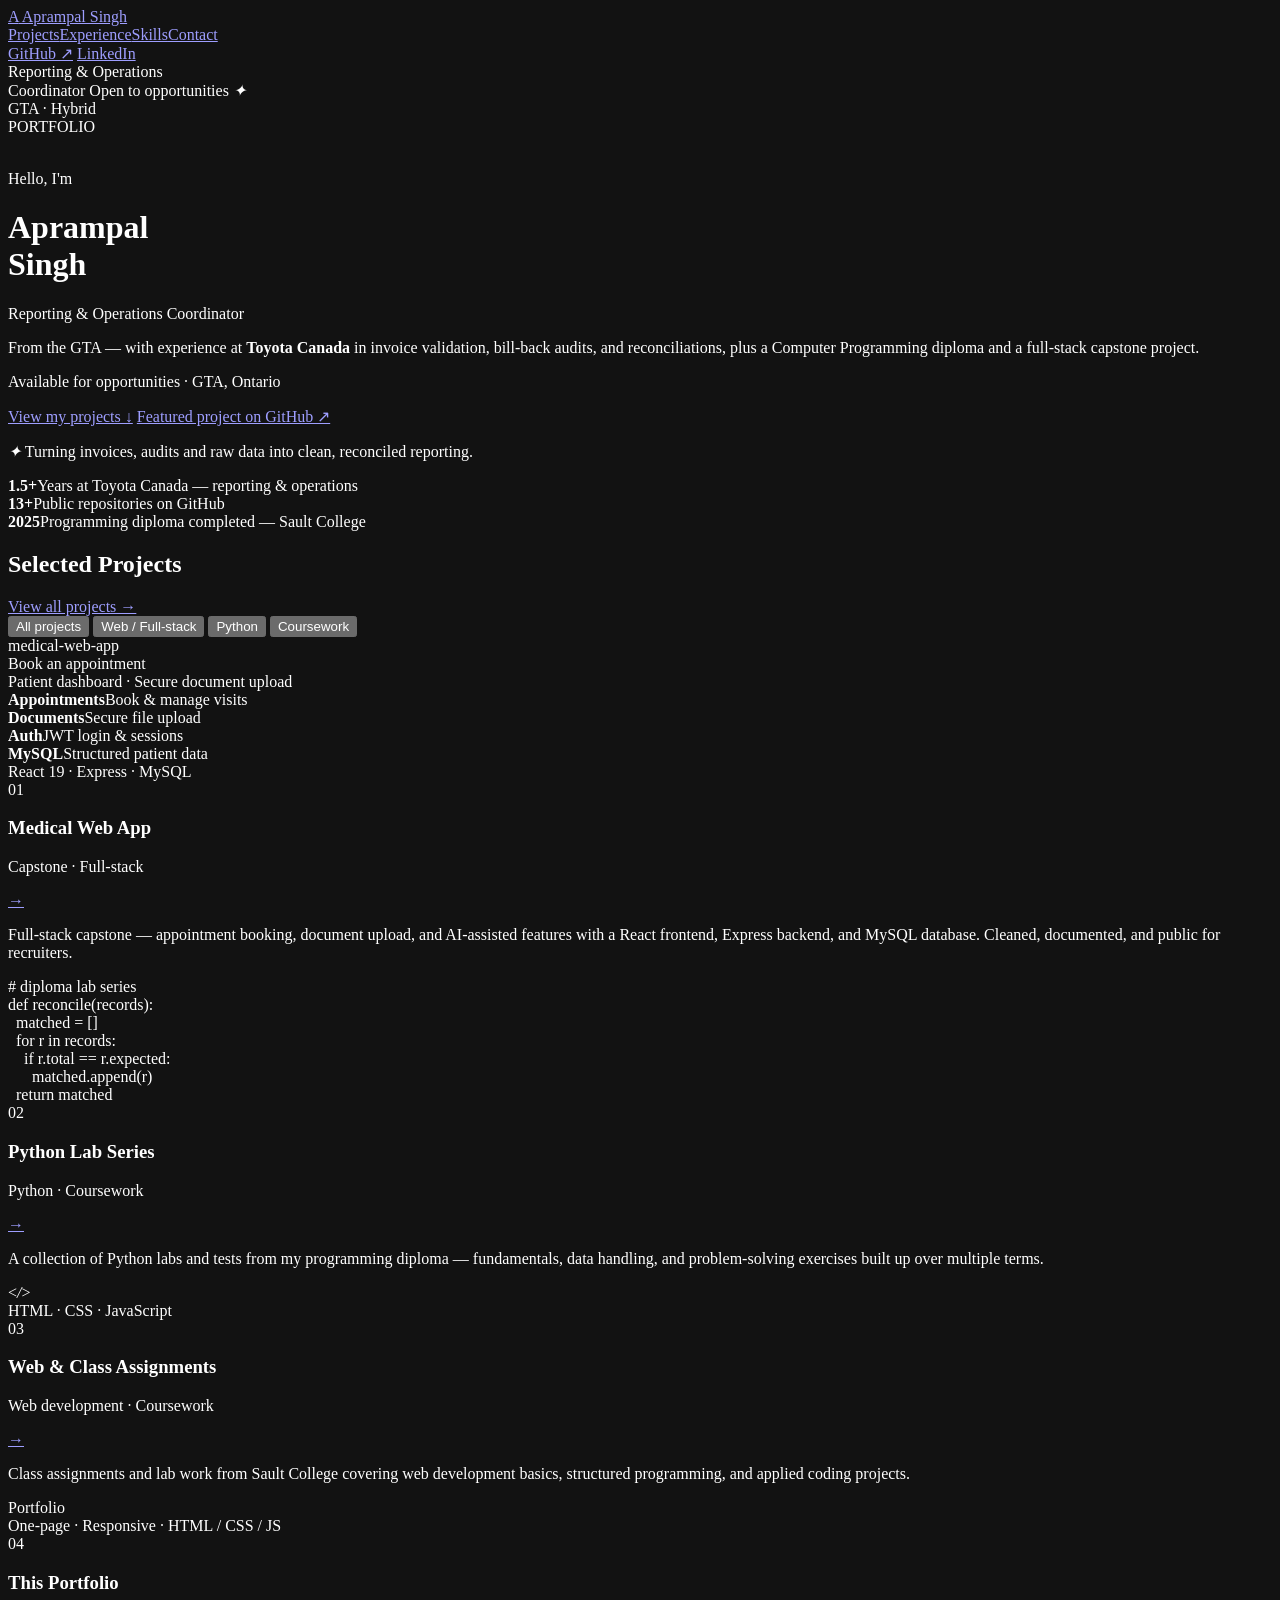
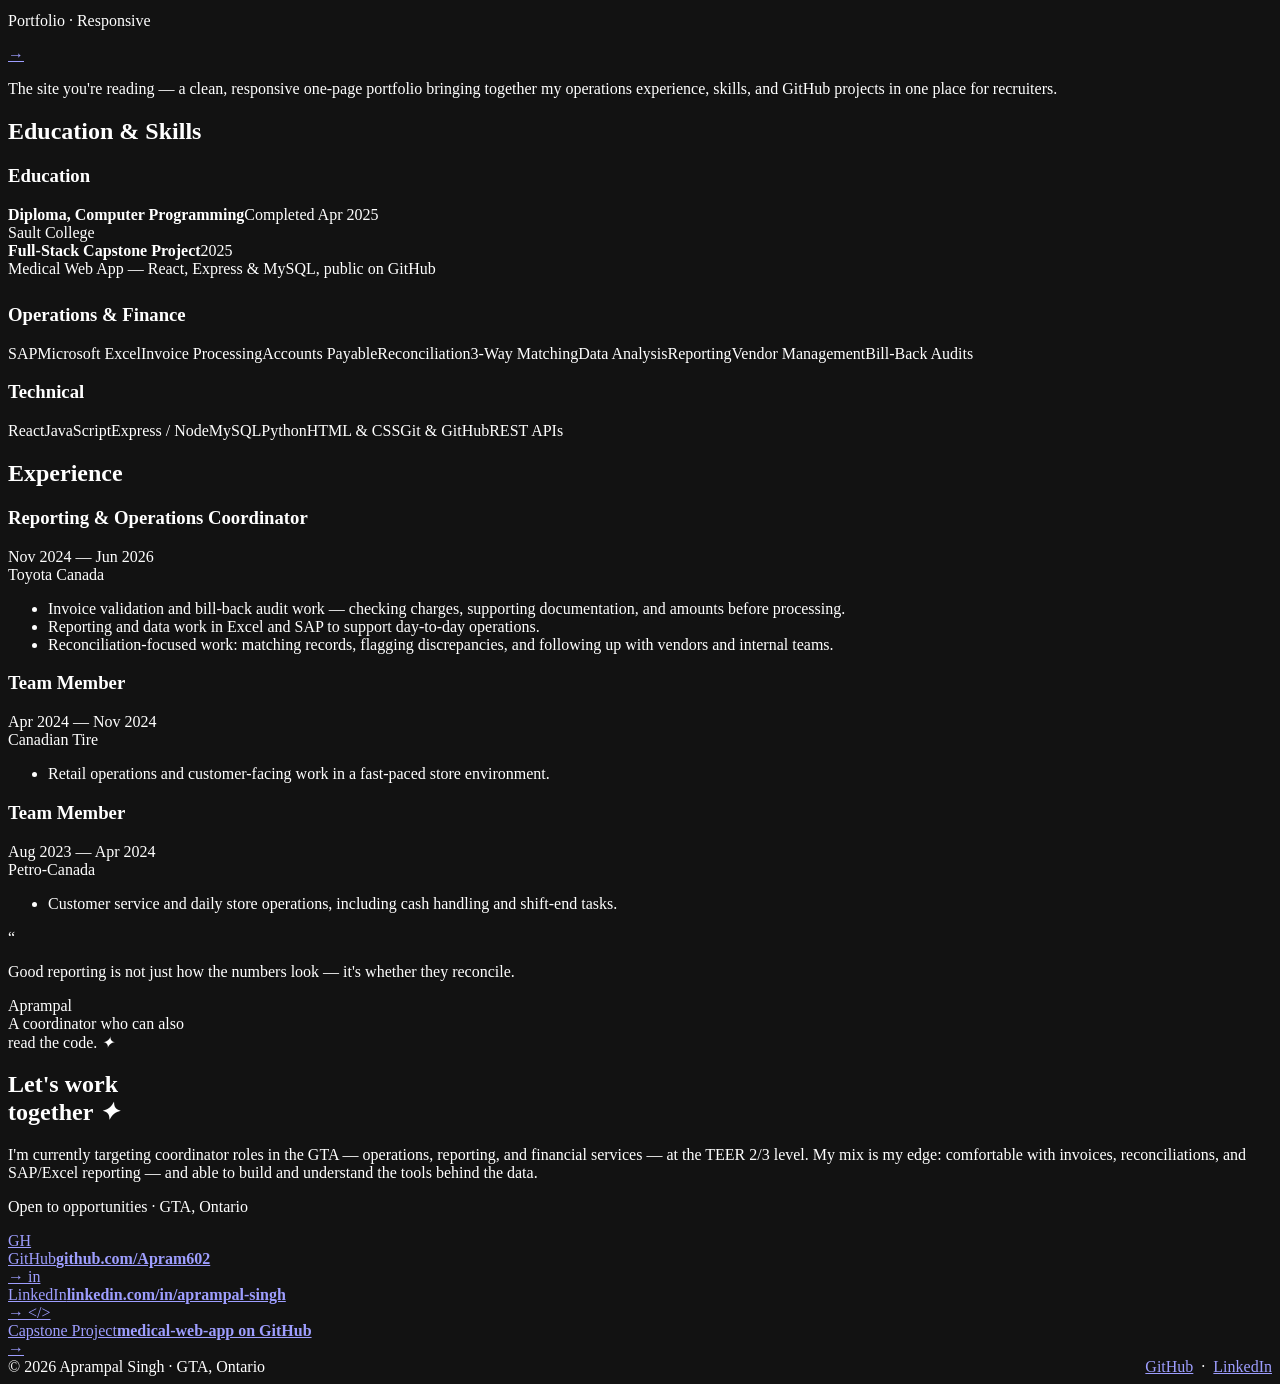
==== index.html @ 1c5c1a8b "Add files via upload" ====
<!doctype html>
<html lang="en">
<head>
<meta charset="utf-8" />
<meta name="viewport" content="width=device-width, initial-scale=1, viewport-fit=cover" />
<meta name="color-scheme" content="dark" />
<link rel="icon" href="data:," />
<title>Aprampal Singh — Portfolio</title>
<link rel="preconnect" href="https://fonts.googleapis.com">
<link rel="preconnect" href="https://fonts.gstatic.com" crossorigin>
<link href="https://fonts.googleapis.com/css2?family=Anton&family=Archivo:wght@400;500;600;700;800&family=Pinyon+Script&family=JetBrains+Mono:wght@500;700&display=swap" rel="stylesheet">
<link rel="stylesheet" href="css/style.css">
</head>
<body>
<div class="scroll-progress" aria-hidden="true"></div>
<header>
  <div class="wrap nav">
    <a class="brand" href="#top"><span class="mark">A</span> Aprampal Singh</a>
    <nav class="navlinks">
      <a href="#projects">Projects</a><a href="#experience">Experience</a><a href="#skills">Skills</a><a href="#contact">Contact</a>
    </nav>
    <div class="navcta">
      <a class="btn sm" href="https://github.com/Apram602" target="_blank" rel="noopener">GitHub ↗</a>
      <a class="btn sm red" href="https://www.linkedin.com/in/aprampal-singh" target="_blank" rel="noopener">LinkedIn</a>
    </div>
  </div>
</header>

<main id="top">
  <!-- HERO -->
  <div class="hero">
    <div class="wrap hero-top">
      <span>Reporting &amp; Operations<br>Coordinator</span>
      <span class="r">Open to opportunities <em>✦</em><br>GTA · Hybrid</span>
    </div>
    <div class="giant" aria-hidden="true"><span class="ltr">P</span><span class="ltr">O</span><span class="ltr">R</span><span class="ltr">T</span><span class="ltr">F</span><span class="ltr">O</span><span class="ltr">L</span><span class="ltr">I</span><span class="ltr">O</span></div>
    <div class="hero-char hero-fade" aria-hidden="true">
      <img class="char-base" src="assets/hero-itachi-base.webp" alt="">
      <img class="crow-sprite s1" src="assets/crow-1.webp" alt="">
      <img class="crow-sprite s2" src="assets/crow-2.webp" alt="">
      <img class="crow-sprite s3" src="assets/crow-3.webp" alt="">
      <img class="crow-sprite s4" src="assets/crow-4.webp" alt="">
    </div>
    <div class="wrap hero-grid">
      <div class="hero-left hero-load" style="animation-delay:.18s">
        <p class="script">Hello, I'm</p>
        <h1>Aprampal<br>Singh</h1>
        <p class="role">Reporting &amp; Operations Coordinator</p>
        <p class="intro">From the GTA — with experience at <strong>Toyota Canada</strong> in invoice validation, bill-back audits, and reconciliations, plus a Computer Programming diploma and a full-stack capstone project.</p>
        <p class="avail"><span class="dot"></span> Available for opportunities · GTA, Ontario</p>
        <div class="hero-actions">
          <a class="btn red" href="#projects">View my projects ↓</a>
          <a class="btn" href="https://github.com/Apram602/medical-web-app" target="_blank" rel="noopener">Featured project on GitHub ↗</a>
        </div>
      </div>
      <aside class="hero-stats hero-load" style="animation-delay:.34s">
        <p class="hero-note"><i>✦</i> Turning invoices, audits and raw data into clean, reconciled reporting.</p>
        <div class="stat"><b data-count="1.5" data-decimals="1" data-suffix="+">1.5+</b><span>Years at Toyota Canada — reporting &amp; operations</span></div>
        <div class="stat"><b data-count="13" data-suffix="+">13+</b><span>Public repositories on GitHub</span></div>
        <div class="stat"><b data-count="2025" data-from="1995">2025</b><span>Programming diploma completed — Sault College</span></div>
      </aside>
    </div>
  </div>

  <!-- PROJECTS -->
  <section id="projects">
    <div class="wrap">
      <div class="sec-head" data-reveal>
        <h2 class="sec">Selected Projects</h2>
        <a href="https://github.com/Apram602?tab=repositories" target="_blank" rel="noopener">View all projects →</a>
      </div>
      <div class="filters" role="tablist" aria-label="Filter projects" data-reveal>
        <button class="filter active" data-filter="all">All projects</button>
        <button class="filter" data-filter="web">Web / Full-stack</button>
        <button class="filter" data-filter="python">Python</button>
        <button class="filter" data-filter="academic">Coursework</button>
      </div>
      <div class="proj-grid" id="projectGrid">
        <article class="proj-card" data-cat="web" data-reveal>
          <div class="visual" aria-hidden="true">
            <div class="bar"><i></i><i></i><i></i><span>medical-web-app</span></div>
            <div class="mock-body">
              <div class="mock-title">Book an appointment</div>
              <div class="mock-sub">Patient dashboard · Secure document upload</div>
              <div class="mock-grid">
                <div class="mock-card"><b>Appointments</b><span>Book &amp; manage visits</span></div>
                <div class="mock-card"><b>Documents</b><span>Secure file upload</span></div>
                <div class="mock-card"><b>Auth</b><span>JWT login &amp; sessions</span></div>
                <div class="mock-card"><b>MySQL</b><span>Structured patient data</span></div>
              </div>
              <div class="mock-btn">React 19 · Express · MySQL</div>
            </div>
          </div>
          <div class="proj-meta">
            <span class="proj-num">01</span>
            <div><h3>Medical Web App</h3><p>Capstone · Full-stack</p></div>
            <a class="arrow" href="https://github.com/Apram602/medical-web-app" target="_blank" rel="noopener" aria-label="Medical Web App on GitHub">→</a>
          </div>
          <p class="proj-desc">Full-stack capstone — appointment booking, document upload, and AI-assisted features with a React frontend, Express backend, and MySQL database. Cleaned, documented, and public for recruiters.</p>
        </article>

        <article class="proj-card" data-cat="python academic" data-reveal data-delay="0.07">
          <div class="visual" aria-hidden="true">
            <div class="code-panel">
              <div><span class="c"># diploma lab series</span></div>
              <div><span class="k">def</span> <span class="f">reconcile</span>(records):</div>
              <div>&nbsp;&nbsp;matched = []</div>
              <div>&nbsp;&nbsp;<span class="k">for</span> r <span class="k">in</span> records:</div>
              <div>&nbsp;&nbsp;&nbsp;&nbsp;<span class="k">if</span> r.total == r.expected:</div>
              <div>&nbsp;&nbsp;&nbsp;&nbsp;&nbsp;&nbsp;matched.append(r)</div>
              <div>&nbsp;&nbsp;<span class="k">return</span> matched</div>
            </div>
          </div>
          <div class="proj-meta">
            <span class="proj-num">02</span>
            <div><h3>Python Lab Series</h3><p>Python · Coursework</p></div>
            <a class="arrow" href="https://github.com/Apram602?tab=repositories" target="_blank" rel="noopener" aria-label="Python Lab Series on GitHub">→</a>
          </div>
          <p class="proj-desc">A collection of Python labs and tests from my programming diploma — fundamentals, data handling, and problem-solving exercises built up over multiple terms.</p>
        </article>

        <article class="proj-card" data-cat="web academic" data-reveal data-delay="0.14">
          <div class="visual" aria-hidden="true">
            <div class="glyph-panel">
              <div class="g">&lt;<em>/</em>&gt;</div>
              <span>HTML · CSS · JavaScript</span>
            </div>
          </div>
          <div class="proj-meta">
            <span class="proj-num">03</span>
            <div><h3>Web &amp; Class Assignments</h3><p>Web development · Coursework</p></div>
            <a class="arrow" href="https://github.com/Apram602?tab=repositories" target="_blank" rel="noopener" aria-label="Web and class assignments on GitHub">→</a>
          </div>
          <p class="proj-desc">Class assignments and lab work from Sault College covering web development basics, structured programming, and applied coding projects.</p>
        </article>

        <article class="proj-card" data-cat="web" data-reveal data-delay="0.21">
          <div class="visual" aria-hidden="true">
            <div class="photo-panel"><div class="big">Portfolio</div><span>One-page · Responsive · HTML / CSS / JS</span></div>
          </div>
          <div class="proj-meta">
            <span class="proj-num">04</span>
            <div><h3>This Portfolio</h3><p>Portfolio · Responsive</p></div>
            <a class="arrow" href="https://github.com/Apram602" target="_blank" rel="noopener" aria-label="GitHub profile">→</a>
          </div>
          <p class="proj-desc">The site you're reading — a clean, responsive one-page portfolio bringing together my operations experience, skills, and GitHub projects in one place for recruiters.</p>
        </article>
      </div>
    </div>
  </section>

  <!-- EDUCATION / SKILLS / EXPERIENCE / QUOTE -->
  <section id="skills">
    <div class="wrap cols">
      <div class="col" data-reveal="left">
        <h2 class="sec">Education &amp; Skills</h2>
        <h3 class="sub">Education</h3>
        <div class="edu">
          <div class="edu-row"><b>Diploma, Computer Programming</b><span class="yr">Completed Apr 2025</span></div>
          <span>Sault College</span>
        </div>
        <div class="edu">
          <div class="edu-row"><b>Full-Stack Capstone Project</b><span class="yr">2025</span></div>
          <span>Medical Web App — React, Express &amp; MySQL, public on GitHub</span>
        </div>
        <h3 class="sub" style="margin-top:26px">Operations &amp; Finance</h3>
        <div class="pills">
          <span class="pill">SAP</span><span class="pill">Microsoft Excel</span><span class="pill">Invoice Processing</span><span class="pill">Accounts Payable</span><span class="pill">Reconciliation</span><span class="pill">3-Way Matching</span><span class="pill">Data Analysis</span><span class="pill">Reporting</span><span class="pill">Vendor Management</span><span class="pill">Bill-Back Audits</span>
        </div>
        <h3 class="sub">Technical</h3>
        <div class="pills" style="margin-bottom:0">
          <span class="pill">React</span><span class="pill">JavaScript</span><span class="pill">Express / Node</span><span class="pill">MySQL</span><span class="pill">Python</span><span class="pill">HTML &amp; CSS</span><span class="pill">Git &amp; GitHub</span><span class="pill">REST APIs</span>
        </div>
      </div>

      <div class="col" id="experience" data-reveal>
        <h2 class="sec">Experience</h2>
        <article class="job">
          <div class="job-row"><h3>Reporting &amp; Operations Coordinator</h3><span class="yr">Nov 2024 — Jun 2026</span></div>
          <div class="co">Toyota Canada</div>
          <ul>
            <li>Invoice validation and bill-back audit work — checking charges, supporting documentation, and amounts before processing.</li>
            <li>Reporting and data work in Excel and SAP to support day-to-day operations.</li>
            <li>Reconciliation-focused work: matching records, flagging discrepancies, and following up with vendors and internal teams.</li>
          </ul>
        </article>
        <article class="job">
          <div class="job-row"><h3>Team Member</h3><span class="yr">Apr 2024 — Nov 2024</span></div>
          <div class="co">Canadian Tire</div>
          <ul>
            <li>Retail operations and customer-facing work in a fast-paced store environment.</li>
          </ul>
        </article>
        <article class="job">
          <div class="job-row"><h3>Team Member</h3><span class="yr">Aug 2023 — Apr 2024</span></div>
          <div class="co">Petro-Canada</div>
          <ul>
            <li>Customer service and daily store operations, including cash handling and shift-end tasks.</li>
          </ul>
        </article>
      </div>

      <div class="col" data-reveal="right">
        <div class="quote">
          <div class="qm" aria-hidden="true">&ldquo;</div>
          <p>Good reporting is not just how the numbers look — it's whether they reconcile.</p>
          <div class="sig">Aprampal</div>
          <div class="foot">
            <div>A coordinator who can also<br>read the code. <em>✦</em></div>
          </div>
        </div>
      </div>
    </div>
  </section>

  <!-- CONTACT -->
  <section id="contact" class="contact">
    <div class="wrap contact-grid">
      <div data-reveal="left">
        <h2 class="big">Let's work<br>together <em>✦</em></h2>
        <p class="about">I'm currently targeting coordinator roles in the GTA — operations, reporting, and financial services — at the TEER 2/3 level. My mix is my edge: comfortable with invoices, reconciliations, and SAP/Excel reporting — and able to build and understand the tools behind the data.</p>
        <p class="avail"><span class="dot"></span> Open to opportunities · GTA, Ontario</p>
      </div>
      <div class="contact-list" data-reveal="right">
        <a class="citem" href="https://github.com/Apram602" target="_blank" rel="noopener">
          <span class="cicon">GH</span>
          <div><span>GitHub</span><b>github.com/Apram602</b></div>
          <span class="go">→</span>
        </a>
        <a class="citem" href="https://www.linkedin.com/in/aprampal-singh" target="_blank" rel="noopener">
          <span class="cicon">in</span>
          <div><span>LinkedIn</span><b>linkedin.com/in/aprampal-singh</b></div>
          <span class="go">→</span>
        </a>
        <a class="citem" href="https://github.com/Apram602/medical-web-app" target="_blank" rel="noopener">
          <span class="cicon">&lt;/&gt;</span>
          <div><span>Capstone Project</span><b>medical-web-app on GitHub</b></div>
          <span class="go">→</span>
        </a>
      </div>
    </div>
  </section>

  <footer>
    <div class="wrap" style="display:flex;justify-content:space-between;gap:14px;flex-wrap:wrap;width:100%">
      <span>© 2026 Aprampal Singh · GTA, Ontario</span>
      <span><a href="https://github.com/Apram602" target="_blank" rel="noopener">GitHub</a> &nbsp;·&nbsp; <a href="https://www.linkedin.com/in/aprampal-singh" target="_blank" rel="noopener">LinkedIn</a></span>
    </div>
  </footer>
</main>



  <script src="js/main.js"></script>
</body>
</html>
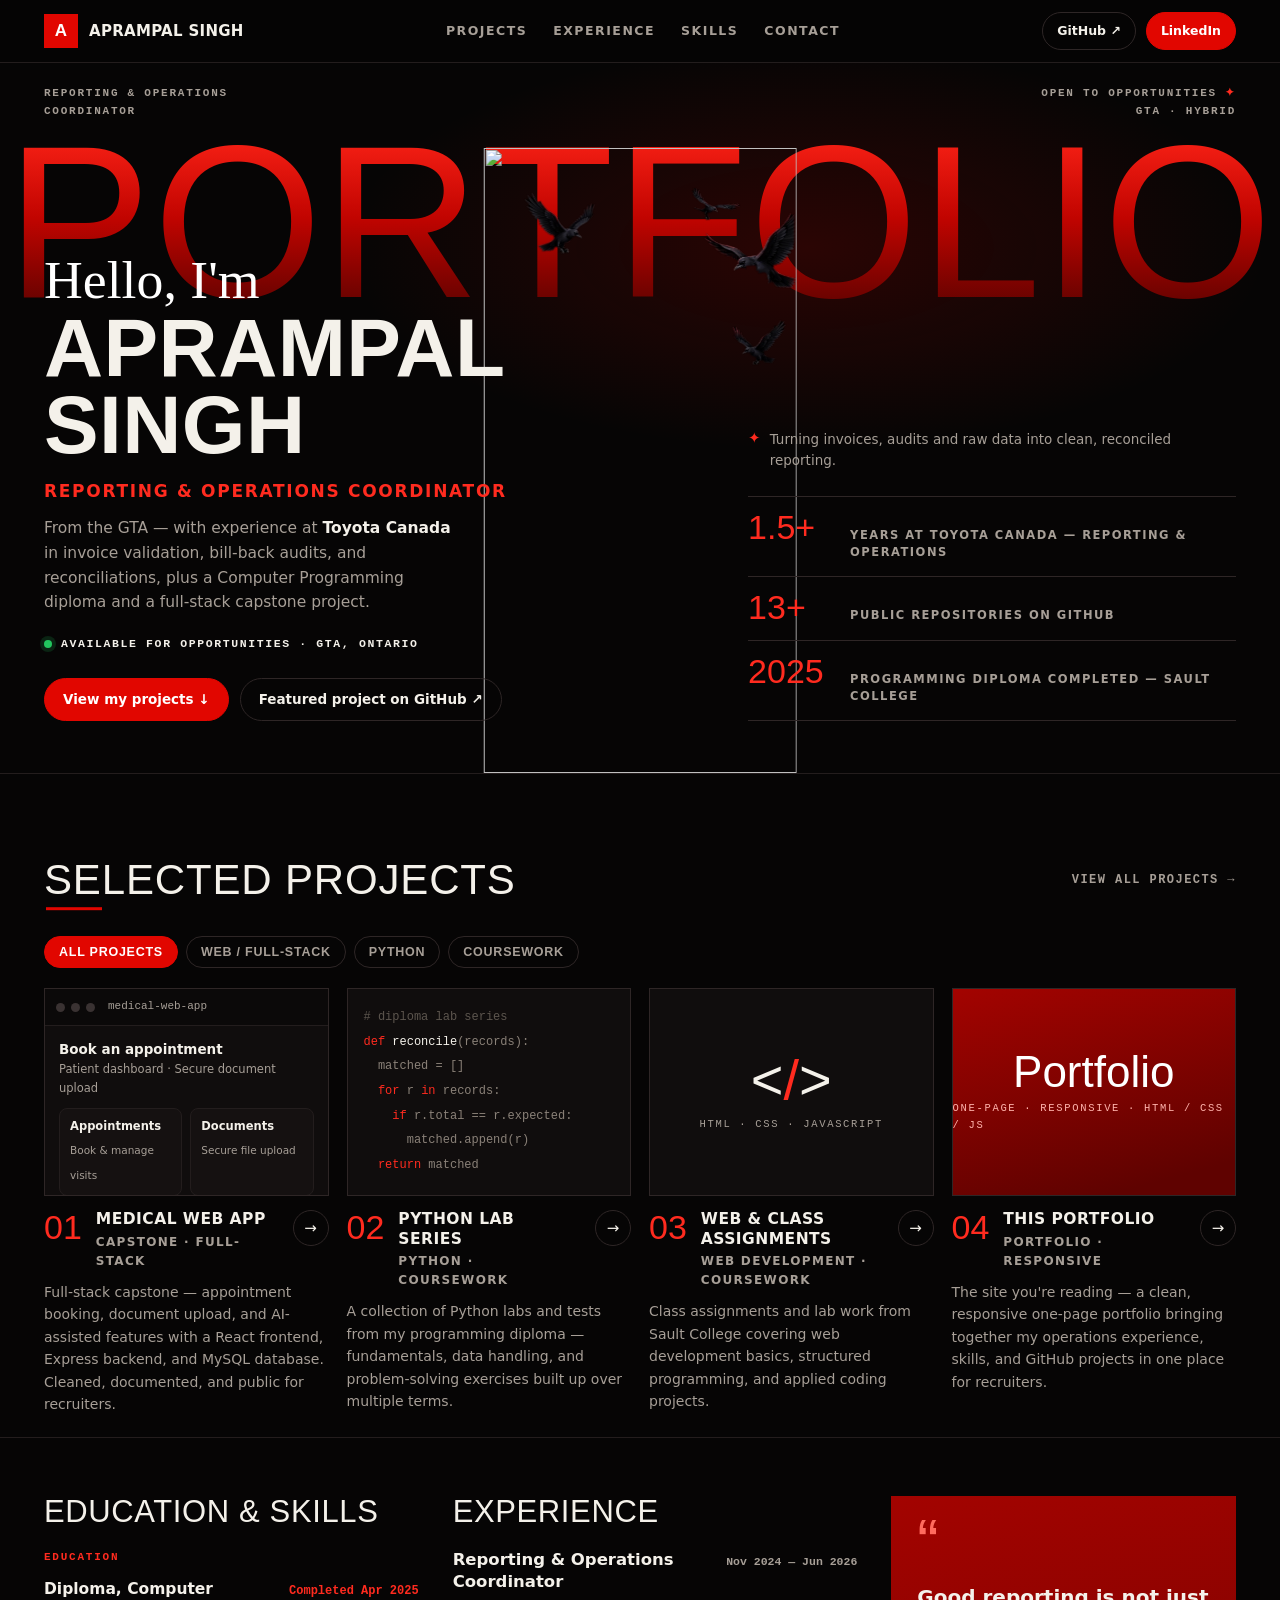
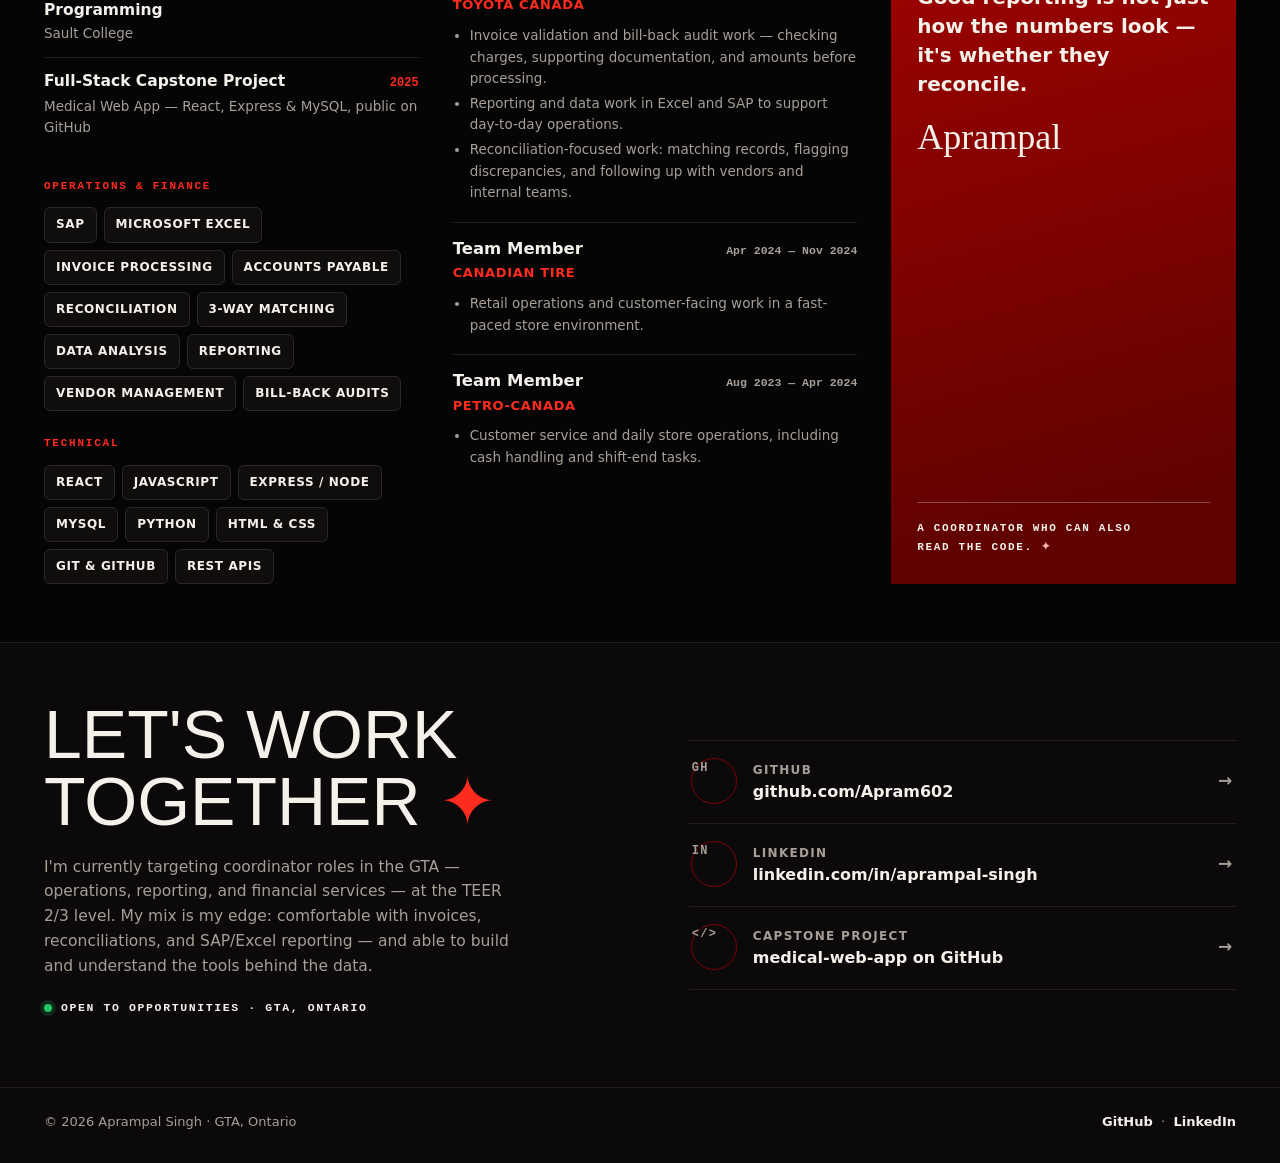
==== commit daefbb4f: "Update hero: wavy Itachi with complete cloak and 8-crow flock" ====
--- a/index.html
+++ b/index.html
@@ -35,11 +35,15 @@
     </div>
     <div class="giant" aria-hidden="true"><span class="ltr">P</span><span class="ltr">O</span><span class="ltr">R</span><span class="ltr">T</span><span class="ltr">F</span><span class="ltr">O</span><span class="ltr">L</span><span class="ltr">I</span><span class="ltr">O</span></div>
     <div class="hero-char hero-fade" aria-hidden="true">
-      <img class="char-base" src="assets/hero-itachi-base.webp" alt="">
+      <img class="char-base" src="assets/hero-itachi-wavy.webp" alt="">
       <img class="crow-sprite s1" src="assets/crow-1.webp" alt="">
       <img class="crow-sprite s2" src="assets/crow-2.webp" alt="">
       <img class="crow-sprite s3" src="assets/crow-3.webp" alt="">
       <img class="crow-sprite s4" src="assets/crow-4.webp" alt="">
+      <img class="crow-sprite s5" src="assets/crow-5.webp" alt="">
+      <img class="crow-sprite s6" src="assets/crow-6.webp" alt="">
+      <img class="crow-sprite s7" src="assets/crow-7.webp" alt="">
+      <img class="crow-sprite s8" src="assets/crow-8.webp" alt="">
     </div>
     <div class="wrap hero-grid">
       <div class="hero-left hero-load" style="animation-delay:.18s">
--- a/css/style.css
+++ b/css/style.css
@@ -0,0 +1,188 @@
+:root{
+    --bg:#060505; --bg2:#0B0909; --panel:#100D0D; --panel2:#151111;
+    --text:#F4F1EA; --muted:#A79F97; --line:#231D1D; --line2:#2E2626;
+    --red:#E10600; --red2:#FF2B1F; --red-deep:#7A0300; --red-dark:#4A0200;
+    --shadow:0 24px 48px rgba(0,0,0,.55);
+  }
+  *{box-sizing:border-box}
+  html{scroll-behavior:smooth}
+  body{margin:0;font-family:"Archivo",system-ui,sans-serif;background:var(--bg);color:var(--text);line-height:1.6;-webkit-font-smoothing:antialiased}
+  a{color:inherit;text-decoration:none}
+  .wrap{max-width:1240px;margin:0 auto;padding:0 24px}
+  .mono{font-family:"JetBrains Mono",monospace}
+  /* Header */
+  header{position:sticky;top:0;z-index:30;background:rgba(6,5,5,.88);backdrop-filter:blur(12px);border-bottom:1px solid var(--line)}
+  .nav{display:flex;align-items:center;justify-content:space-between;height:62px;gap:16px}
+  .brand{display:flex;align-items:center;gap:11px;font-weight:800;letter-spacing:.02em;font-size:15px;text-transform:uppercase}
+  .mark{width:34px;height:34px;background:var(--red);color:#fff;display:grid;place-items:center;font-family:"Anton",sans-serif;font-size:17px}
+  .navlinks{display:flex;gap:26px;font-size:12.5px;font-weight:700;letter-spacing:.12em;text-transform:uppercase;color:var(--muted)}
+  .navlinks a:hover{color:var(--text)}
+  .navcta{display:flex;gap:10px}
+  .btn{display:inline-flex;align-items:center;gap:8px;padding:10px 18px;border-radius:999px;font-weight:700;font-size:13.5px;border:1px solid var(--line2);background:transparent;color:var(--text);transition:.18s}
+  .btn:hover{border-color:var(--muted)}
+  .btn.red{background:var(--red);border-color:var(--red);color:#fff}
+  .btn.red:hover{background:var(--red2);border-color:var(--red2)}
+  .btn.sm{padding:8px 14px;font-size:12.5px}
+  @media(max-width:760px){.navlinks{display:none}.brand{font-size:13.5px}.nav{height:54px}.mark{width:30px;height:30px;font-size:15px}}
+  /* Hero */
+  .hero{position:relative;overflow:hidden;padding:22px 0 0;background:radial-gradient(58% 46% at 63% 26%,rgba(225,6,0,.17),transparent 62%),var(--bg)}
+  .hero-top{display:flex;justify-content:space-between;gap:16px;font-family:"JetBrains Mono",monospace;font-size:11px;letter-spacing:.16em;text-transform:uppercase;color:var(--muted);font-weight:700}
+  .hero-top .r{text-align:right}
+  .hero-top em{font-style:normal;color:var(--red2)}
+  .giant{font-family:"Anton",sans-serif;font-size:clamp(72px,17vw,262px);line-height:.88;text-align:center;white-space:nowrap;letter-spacing:.005em;margin:6px 0 0;user-select:none;position:relative;z-index:0}
+  .giant .ltr{display:inline-block;background:linear-gradient(180deg,#FF2418 0%,#C10400 48%,#590200 100%);-webkit-background-clip:text;background-clip:text;color:transparent;opacity:0;transform:translateY(48%) scale(.55);animation:giantPop .68s cubic-bezier(.34,1.45,.64,1) forwards}
+  .giant .ltr:nth-child(1){animation-delay:.05s}.giant .ltr:nth-child(2){animation-delay:.12s}.giant .ltr:nth-child(3){animation-delay:.19s}.giant .ltr:nth-child(4){animation-delay:.26s}.giant .ltr:nth-child(5){animation-delay:.33s}.giant .ltr:nth-child(6){animation-delay:.40s}.giant .ltr:nth-child(7){animation-delay:.47s}.giant .ltr:nth-child(8){animation-delay:.54s}.giant .ltr:nth-child(9){animation-delay:.61s}
+  @keyframes giantPop{0%{opacity:0;transform:translateY(48%) scale(.55)}55%{opacity:1;transform:translateY(-6%) scale(1.08)}78%{transform:translateY(1.5%) scale(.985)}100%{opacity:1;transform:translateY(0) scale(1)}}
+  .hero-char{position:absolute;left:50%;bottom:0;transform:translateX(-50%);height:min(660px,88%);aspect-ratio:1120/2240;z-index:1;pointer-events:none}
+  .char-base{position:absolute;inset:0;width:100%;height:100%;display:block}
+  /* Animated crows: each flying crow is its own cut-out sprite (the base
+     artwork has no crows in those spots), positioned exactly where it sits
+     in the original art. The sprites are the only copy of each crow, so
+     they drift and hover with nothing left behind — no static footprint. */
+  .crow-sprite{position:absolute;display:block;pointer-events:none;will-change:transform}
+  .crow-sprite.s1{left:12.232%;top:6.607%;width:24.375%;height:10.714%;animation:crowA 6.8s ease-in-out infinite}
+  .crow-sprite.s2{left:65.536%;top:5.848%;width:17.143%;height:6.116%;animation:crowB 7.6s ease-in-out -2.1s infinite}
+  .crow-sprite.s3{left:69.821%;top:9.866%;width:30.179%;height:12.902%;animation:crowB 8.8s ease-in-out -4.3s infinite}
+  .crow-sprite.s4{left:78.661%;top:27.009%;width:18.75%;height:8.08%;animation:crowA 5.9s ease-in-out -1.4s infinite}
+  @keyframes crowA{0%,100%{transform:translate(0,0) rotate(0deg)}30%{transform:translate(7px,-9px) rotate(1deg)}62%{transform:translate(-3px,-4px) rotate(-.6deg)}}
+  @keyframes crowB{0%,100%{transform:translate(0,0) rotate(0deg)}35%{transform:translate(-8px,-6px) rotate(-1.1deg)}70%{transform:translate(3px,-11px) rotate(.5deg)}}
+  .hero-grid{display:grid;grid-template-columns:1.15fr .85fr;gap:44px;align-items:end;margin-top:clamp(-96px,-5vw,-32px);position:relative;z-index:2}
+  .hero-left{padding-bottom:52px;position:relative;z-index:2}
+  .script{font-family:"Pinyon Script",cursive;font-size:clamp(38px,4.2vw,54px);line-height:1;color:#fff;margin:0 0 2px}
+  h1{font-family:"Anton",sans-serif;font-size:clamp(52px,6.4vw,92px);line-height:.94;letter-spacing:.005em;margin:0;text-transform:uppercase}
+  .role{color:var(--red2);font-weight:800;font-size:clamp(14px,1.5vw,17px);letter-spacing:.1em;text-transform:uppercase;margin:16px 0 12px;line-height:1.45}
+  .intro{color:var(--muted);font-size:15.5px;max-width:420px;margin:0}
+  .intro strong{color:var(--text)}
+  .avail{display:flex;align-items:center;gap:9px;margin-top:20px;font-family:"JetBrains Mono",monospace;font-size:11.5px;letter-spacing:.14em;text-transform:uppercase;font-weight:700}
+  .dot{width:8px;height:8px;border-radius:50%;background:#22C55E;box-shadow:0 0 0 4px rgba(34,197,94,.16);flex:none}
+  .hero-actions{display:flex;flex-wrap:wrap;gap:11px;margin-top:24px}
+  .hero-stats{padding-bottom:52px;position:relative;z-index:2}
+  .hero-note{font-size:13.5px;color:var(--muted);margin:0 0 26px;display:flex;gap:9px;align-items:flex-start;line-height:1.5}
+  .hero-note i{font-style:normal;color:var(--red2);font-size:15px;line-height:1.3}
+  .stat{border-top:1px solid var(--line2);padding:13px 0 15px;display:flex;align-items:baseline;gap:16px}
+  .stat:last-child{border-bottom:1px solid var(--line2)}
+  .stat b{font-family:"Anton",sans-serif;font-weight:400;font-size:34px;color:var(--red2);line-height:1;min-width:86px}
+  .stat span{font-size:11.5px;font-weight:700;letter-spacing:.13em;text-transform:uppercase;color:var(--muted);line-height:1.5}
+  @media(max-width:960px){
+    .hero-char{position:relative;left:auto;bottom:auto;transform:none;display:block;margin:-18px auto -6px;height:330px;z-index:1}
+    .hero-grid{grid-template-columns:1fr;margin-top:0;gap:28px}
+    .hero-left{padding-bottom:0}
+    .hero-stats{padding-bottom:36px}
+  }
+  @media(max-width:600px){
+    .hero-top{font-size:10px}
+    .hero-char{height:280px;margin-top:-10px}
+    .hero-grid{gap:8px}
+    .hero-stats{padding-bottom:34px}
+    .stat b{min-width:74px;font-size:29px}
+  }
+  /* Sections */
+  section{padding:58px 0;border-top:1px solid var(--line)}
+  .sec-head{display:flex;justify-content:space-between;align-items:center;gap:16px;margin-bottom:26px}
+  h2.sec{font-family:"Anton",sans-serif;font-weight:400;font-size:clamp(27px,3.6vw,42px);letter-spacing:.02em;text-transform:uppercase;margin:0;line-height:1}
+  .sec-head a{font-family:"JetBrains Mono",monospace;font-size:12px;letter-spacing:.12em;text-transform:uppercase;font-weight:700;color:var(--muted);white-space:nowrap}
+  .sec-head a:hover{color:var(--red2)}
+  /* Projects */
+  .filters{display:flex;gap:8px;flex-wrap:wrap;margin-bottom:20px}
+  .filter{padding:8px 14px;border-radius:999px;border:1px solid var(--line2);background:transparent;font-family:"Archivo",sans-serif;font-weight:700;font-size:12.5px;letter-spacing:.06em;text-transform:uppercase;cursor:pointer;color:var(--muted)}
+  .filter:hover{color:var(--text)}
+  .filter.active{background:var(--red);color:#fff;border-color:var(--red)}
+  .proj-grid{display:grid;grid-template-columns:repeat(4,1fr);gap:18px}
+  @media(max-width:1080px){.proj-grid{grid-template-columns:1fr 1fr}}
+  @media(max-width:600px){.proj-grid{grid-template-columns:1fr}}
+  .proj-card{display:flex;flex-direction:column}
+  .visual{border:1px solid var(--line2);background:var(--panel);height:208px;overflow:hidden;position:relative;display:flex;flex-direction:column}
+  .visual .bar{display:flex;gap:6px;align-items:center;padding:9px 11px;border-bottom:1px solid var(--line);background:var(--bg2)}
+  .visual .bar i{width:9px;height:9px;border-radius:50%;background:#3A3232;display:block}
+  .visual .bar span{margin-left:7px;font-size:11px;color:var(--muted);font-family:"JetBrains Mono",monospace;white-space:nowrap;overflow:hidden;text-overflow:ellipsis}
+  .mock-body{padding:13px 14px}
+  .mock-title{font-weight:800;font-size:13.5px}
+  .mock-sub{font-size:11.5px;color:var(--muted)}
+  .mock-grid{display:grid;grid-template-columns:1fr 1fr;gap:8px;margin-top:11px}
+  .mock-card{border:1px solid var(--line);border-radius:8px;padding:8px 10px;background:var(--panel2)}
+  .mock-card b{font-size:11.5px;display:block}
+  .mock-card span{font-size:10.5px;color:var(--muted)}
+  .mock-btn{margin-top:10px;background:var(--red);color:#fff;text-align:center;padding:7px;border-radius:7px;font-weight:700;font-size:12px}
+  .code-panel{padding:16px;font-family:"JetBrains Mono",monospace;font-size:12px;line-height:2.05;color:#8A8178;flex:1}
+  .code-panel .k{color:var(--red2)} .code-panel .s{color:#E8C07D} .code-panel .f{color:#F4F1EA} .code-panel .c{color:#5C554E}
+  .glyph-panel{flex:1;display:flex;flex-direction:column;align-items:center;justify-content:center;gap:8px}
+  .glyph-panel .g{font-family:"Anton",sans-serif;font-size:56px;line-height:1;color:var(--text)}
+  .glyph-panel .g em{font-style:normal;color:var(--red2)}
+  .glyph-panel span{font-family:"JetBrains Mono",monospace;font-size:10.5px;letter-spacing:.16em;text-transform:uppercase;color:var(--muted)}
+  .photo-panel{flex:1;background:linear-gradient(165deg,#A30300 0%,#5F0200 88%);display:flex;flex-direction:column;align-items:center;justify-content:center;gap:6px}
+  .photo-panel .big{font-family:"Anton",sans-serif;font-size:44px;line-height:1;color:#fff}
+  .photo-panel span{font-family:"JetBrains Mono",monospace;font-size:10.5px;letter-spacing:.16em;text-transform:uppercase;color:#FFB3AB}
+  .proj-meta{display:flex;align-items:flex-start;gap:14px;padding-top:14px}
+  .proj-num{font-family:"Anton",sans-serif;font-size:34px;line-height:1;color:var(--red2)}
+  .proj-meta h3{margin:0;font-size:15.5px;letter-spacing:.03em;text-transform:uppercase;line-height:1.25}
+  .proj-meta p{margin:3px 0 0;font-size:12px;font-weight:700;letter-spacing:.11em;text-transform:uppercase;color:var(--muted)}
+  .proj-meta .arrow{margin-left:auto;flex:none;width:36px;height:36px;border:1px solid var(--line2);border-radius:50%;display:grid;place-items:center;font-size:15px;transition:.18s}
+  .proj-card:hover .arrow{background:var(--red);border-color:var(--red);color:#fff}
+  .proj-desc{color:var(--muted);font-size:14px;margin:10px 0 0}
+  /* Info columns */
+  .cols{display:grid;grid-template-columns:1fr 1.08fr .92fr;gap:34px}
+  @media(max-width:1020px){.cols{grid-template-columns:1fr 1fr}}
+  @media(max-width:660px){.cols{grid-template-columns:1fr}}
+  .col h2.sec{font-size:clamp(23px,2.6vw,31px);margin-bottom:22px}
+  h3.sub{font-family:"JetBrains Mono",monospace;font-size:11px;letter-spacing:.16em;text-transform:uppercase;color:var(--red2);margin:0 0 12px;font-weight:700}
+  .edu{padding:13px 0;border-top:1px solid var(--line)}
+  .edu:first-of-type{border-top:none;padding-top:0}
+  .edu-row{display:flex;justify-content:space-between;gap:12px;align-items:baseline}
+  .edu b{font-size:15.5px;line-height:1.35}
+  .edu .yr{font-family:"JetBrains Mono",monospace;font-size:12px;color:var(--red2);font-weight:700;white-space:nowrap}
+  .edu span{display:block;color:var(--muted);font-size:13.5px;margin-top:2px}
+  .pills{display:flex;flex-wrap:wrap;gap:7px;margin-bottom:24px}
+  .pill{padding:7px 11px;border-radius:6px;background:var(--panel);border:1px solid var(--line2);font-size:12px;font-weight:700;letter-spacing:.05em;text-transform:uppercase}
+  .job{padding:15px 0;border-top:1px solid var(--line)}
+  .job:first-of-type{border-top:none;padding-top:0}
+  .job-row{display:flex;justify-content:space-between;gap:12px;align-items:baseline}
+  .job h3{margin:0;font-size:16.5px;line-height:1.3}
+  .job .yr{font-family:"JetBrains Mono",monospace;font-size:11.5px;color:var(--muted);font-weight:700;white-space:nowrap}
+  .job .co{color:var(--red2);font-weight:700;font-size:13px;letter-spacing:.05em;text-transform:uppercase;margin-top:3px}
+  .job ul{margin:9px 0 0;padding-left:17px;color:var(--muted);font-size:13.5px}
+  .job li{margin:3px 0}
+  .quote{background:linear-gradient(165deg,#A30300 0%,#5F0200 88%);padding:28px 26px;display:flex;flex-direction:column;min-height:100%}
+  .quote .qm{font-family:"Anton",sans-serif;font-size:64px;line-height:.6;color:#FF6B5E;margin-bottom:20px}
+  .quote p{font-size:20px;font-weight:600;line-height:1.45;margin:0}
+  .quote .sig{font-family:"Pinyon Script",cursive;font-size:36px;margin-top:20px;line-height:1}
+  .quote .foot{margin-top:auto;padding-top:28px}
+  .quote .foot div{border-top:1px solid rgba(255,255,255,.28);padding-top:16px;font-family:"JetBrains Mono",monospace;font-size:11px;letter-spacing:.15em;text-transform:uppercase;font-weight:700;line-height:1.7}
+  .quote .foot em{font-style:normal;color:#FFB3AB}
+  /* Contact */
+  .contact{background:var(--bg2)}
+  .contact-grid{display:grid;grid-template-columns:1.05fr .95fr;gap:40px}
+  @media(max-width:820px){.contact-grid{grid-template-columns:1fr}}
+  .contact h2.big{font-family:"Anton",sans-serif;font-weight:400;font-size:clamp(40px,5.6vw,68px);line-height:.98;text-transform:uppercase;margin:0}
+  .contact h2.big em{font-style:normal;color:var(--red2)}
+  .contact .about{color:var(--muted);font-size:15.5px;max-width:480px;margin:20px 0 0}
+  .contact .about strong{color:var(--text)}
+  .contact-list{display:flex;flex-direction:column;justify-content:center}
+  .citem{display:flex;align-items:center;gap:16px;padding:17px 2px;border-bottom:1px solid var(--line)}
+  .citem:first-child{border-top:1px solid var(--line)}
+  .cicon{width:46px;height:46px;flex:none;border:1px solid var(--red-deep);border-radius:50%;display:grid;place-items:center;font-family:"JetBrains Mono",monospace;font-size:12px;font-weight:700;color:var(--red2)}
+  .citem b{display:block;font-size:16px;line-height:1.3}
+  .citem span{display:block;color:var(--muted);font-size:12px;font-weight:700;letter-spacing:.11em;text-transform:uppercase;margin-bottom:2px}
+  .citem .go{margin-left:auto;color:var(--muted);font-size:17px}
+  .citem:hover .go{color:var(--red2)}
+  footer{padding:24px 0 32px;border-top:1px solid var(--line);color:var(--muted);font-size:13px;display:flex;justify-content:space-between;gap:14px;flex-wrap:wrap;background:var(--bg2)}
+  footer a{font-weight:700;color:var(--text)}
+  footer a:hover{color:var(--red2)}
+  .hidden{display:none !important}
+  /* Scroll effects & motion */
+  .scroll-progress{position:fixed;top:0;left:0;height:3px;width:100%;background:linear-gradient(90deg,var(--red-deep),var(--red2));transform-origin:0 50%;transform:scaleX(0);z-index:60;pointer-events:none}
+  @media print{ [data-reveal]{transform:none !important} .giant .ltr{opacity:1 !important;transform:none !important} }
+  .sec-head h2.sec{position:relative}
+  .sec-head h2.sec::after{content:"";position:absolute;left:2px;bottom:-9px;height:3px;width:0;background:var(--red);transition:width .8s cubic-bezier(.22,.61,.36,1) .15s}
+  .sec-head.in h2.sec::after{width:56px}
+  .hero-load{animation:heroIn .9s cubic-bezier(.22,.61,.36,1) both}
+  .hero-fade{animation:heroFade 1.2s ease both}
+  @keyframes heroIn{from{opacity:0;transform:translateY(24px)}to{opacity:1;transform:none}}
+  @keyframes heroFade{from{opacity:0}to{opacity:1}}
+  @media(prefers-reduced-motion:reduce){
+    html{scroll-behavior:auto}
+    .sec-head h2.sec::after{transition:none;width:56px}
+    .hero-load,.hero-fade{animation:none}
+    .crow-sprite{animation:none}
+    .giant .ltr{animation:none;opacity:1;transform:none}
+    .scroll-progress{display:none}
+  }
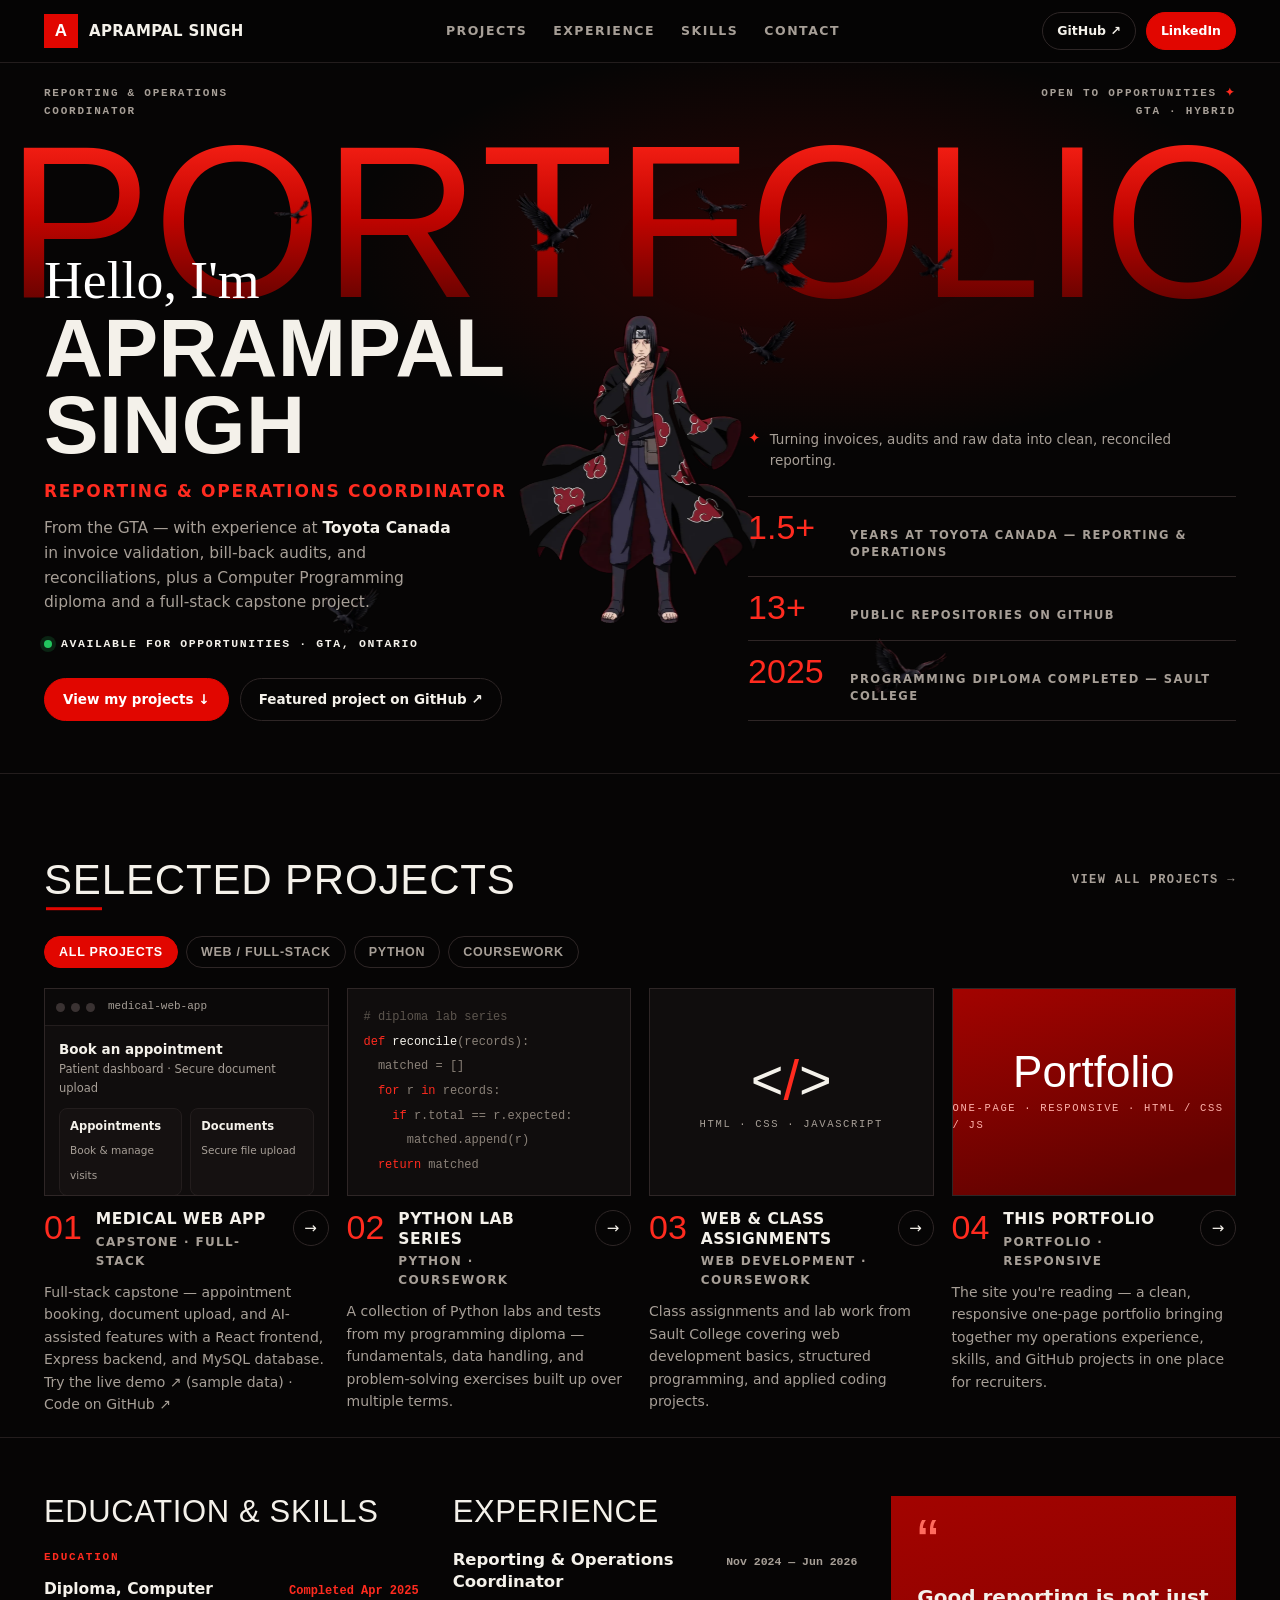
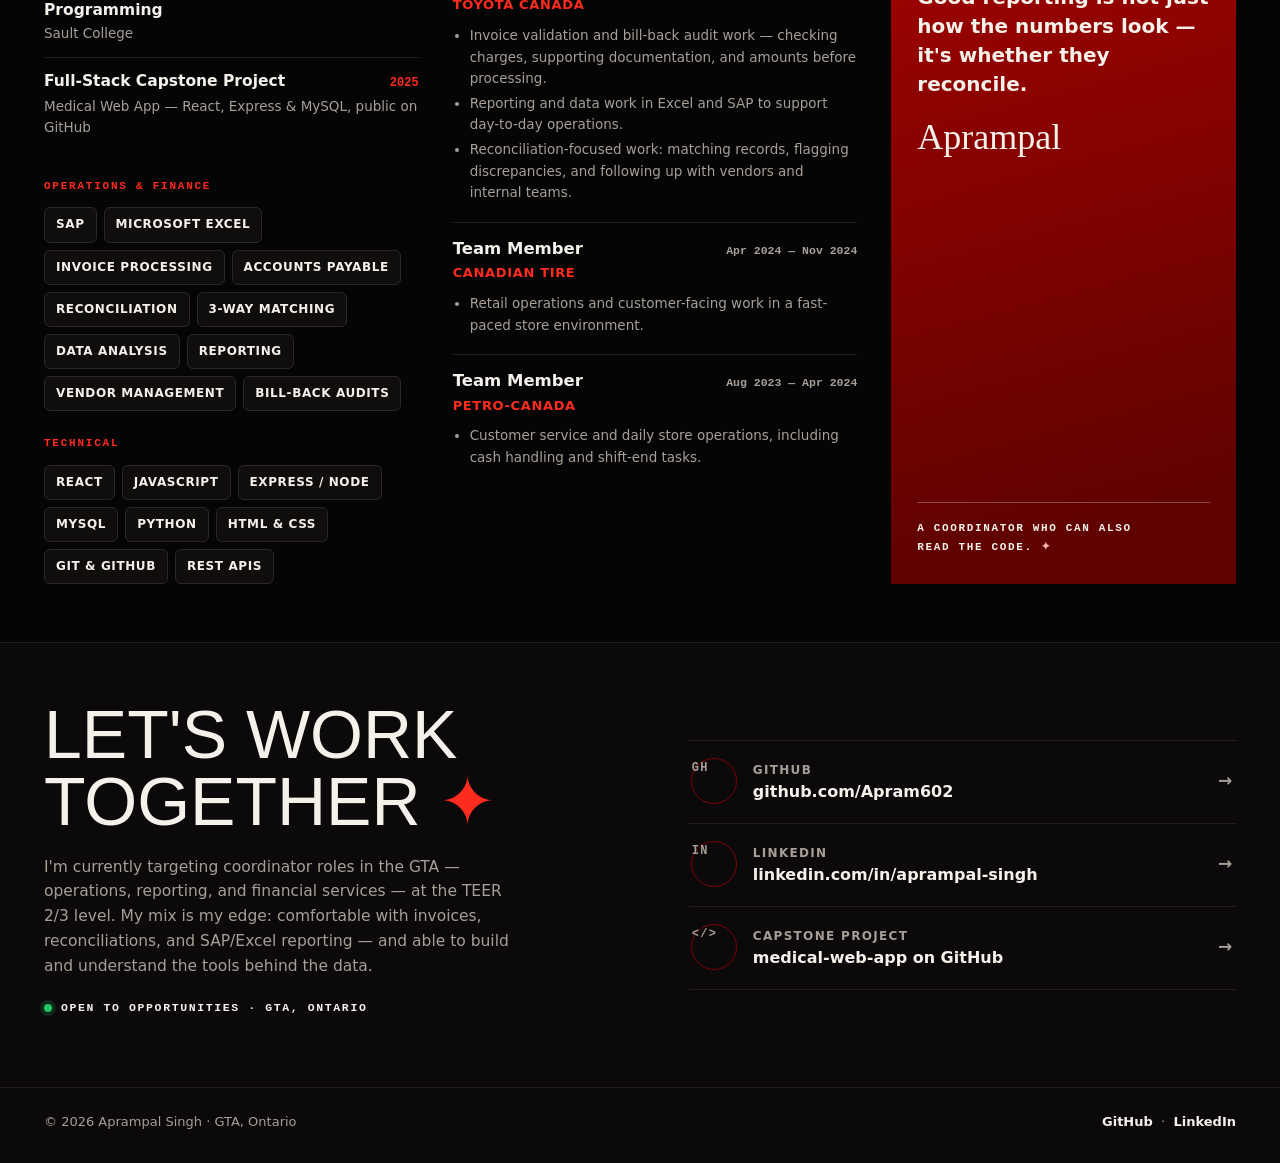
==== commit 95048438: "Update portfolio: Medical Web App card links to live demo at /medical-app/" ====
--- a/index.html
+++ b/index.html
@@ -98,9 +98,9 @@
           <div class="proj-meta">
             <span class="proj-num">01</span>
             <div><h3>Medical Web App</h3><p>Capstone · Full-stack</p></div>
-            <a class="arrow" href="https://github.com/Apram602/medical-web-app" target="_blank" rel="noopener" aria-label="Medical Web App on GitHub">→</a>
-          </div>
-          <p class="proj-desc">Full-stack capstone — appointment booking, document upload, and AI-assisted features with a React frontend, Express backend, and MySQL database. Cleaned, documented, and public for recruiters.</p>
+            <a class="arrow" href="https://apram602.github.io/medical-app/" target="_blank" rel="noopener" aria-label="Medical Web App live demo">→</a>
+          </div>
+          <p class="proj-desc">Full-stack capstone — appointment booking, document upload, and AI-assisted features with a React frontend, Express backend, and MySQL database. <a href="https://apram602.github.io/medical-app/" target="_blank" rel="noopener">Try the live demo ↗</a> (sample data) · <a href="https://github.com/Apram602/medical-web-app" target="_blank" rel="noopener">Code on GitHub ↗</a></p>
         </article>
 
         <article class="proj-card" data-cat="python academic" data-reveal data-delay="0.07">
--- a/css/style.css
+++ b/css/style.css
@@ -33,19 +33,32 @@
   .giant .ltr{display:inline-block;background:linear-gradient(180deg,#FF2418 0%,#C10400 48%,#590200 100%);-webkit-background-clip:text;background-clip:text;color:transparent;opacity:0;transform:translateY(48%) scale(.55);animation:giantPop .68s cubic-bezier(.34,1.45,.64,1) forwards}
   .giant .ltr:nth-child(1){animation-delay:.05s}.giant .ltr:nth-child(2){animation-delay:.12s}.giant .ltr:nth-child(3){animation-delay:.19s}.giant .ltr:nth-child(4){animation-delay:.26s}.giant .ltr:nth-child(5){animation-delay:.33s}.giant .ltr:nth-child(6){animation-delay:.40s}.giant .ltr:nth-child(7){animation-delay:.47s}.giant .ltr:nth-child(8){animation-delay:.54s}.giant .ltr:nth-child(9){animation-delay:.61s}
   @keyframes giantPop{0%{opacity:0;transform:translateY(48%) scale(.55)}55%{opacity:1;transform:translateY(-6%) scale(1.08)}78%{transform:translateY(1.5%) scale(.985)}100%{opacity:1;transform:translateY(0) scale(1)}}
-  .hero-char{position:absolute;left:50%;bottom:0;transform:translateX(-50%);height:min(660px,88%);aspect-ratio:1120/2240;z-index:1;pointer-events:none}
+  .hero-char{position:absolute;left:50%;bottom:0;transform:translateX(-50%);height:min(660px,88%);aspect-ratio:1300/2420;z-index:1;pointer-events:none}
   .char-base{position:absolute;inset:0;width:100%;height:100%;display:block}
   /* Animated crows: each flying crow is its own cut-out sprite (the base
      artwork has no crows in those spots), positioned exactly where it sits
-     in the original art. The sprites are the only copy of each crow, so
+     in the original art. Four cut-out sprites plus mirrored copies, so
      they drift and hover with nothing left behind — no static footprint. */
   .crow-sprite{position:absolute;display:block;pointer-events:none;will-change:transform}
   .crow-sprite.s1{left:12.232%;top:6.607%;width:24.375%;height:10.714%;animation:crowA 6.8s ease-in-out infinite}
   .crow-sprite.s2{left:65.536%;top:5.848%;width:17.143%;height:6.116%;animation:crowB 7.6s ease-in-out -2.1s infinite}
   .crow-sprite.s3{left:69.821%;top:9.866%;width:30.179%;height:12.902%;animation:crowB 8.8s ease-in-out -4.3s infinite}
   .crow-sprite.s4{left:78.661%;top:27.009%;width:18.75%;height:8.08%;animation:crowA 5.9s ease-in-out -1.4s infinite}
+  .crow-sprite.s5{left:-60%;top:8%;width:12%;height:4.4%;animation:crowB 8.2s ease-in-out -1.8s infinite}
+  .crow-sprite.s6{left:130%;top:15%;width:14%;height:6%;animation:crowC 7.1s ease-in-out -3.6s infinite}
+  .crow-sprite.s7{left:-45%;top:70%;width:18%;height:8%;animation:crowB 9.4s ease-in-out -0.6s infinite}
+  .crow-sprite.s8{left:120%;top:78%;width:22%;height:9.4%;animation:crowC 6.4s ease-in-out -2.9s infinite}
   @keyframes crowA{0%,100%{transform:translate(0,0) rotate(0deg)}30%{transform:translate(7px,-9px) rotate(1deg)}62%{transform:translate(-3px,-4px) rotate(-.6deg)}}
   @keyframes crowB{0%,100%{transform:translate(0,0) rotate(0deg)}35%{transform:translate(-8px,-6px) rotate(-1.1deg)}70%{transform:translate(3px,-11px) rotate(.5deg)}}
+  @keyframes crowC{0%,100%{transform:translate(0,0) rotate(0deg)}30%{transform:translate(12px,-13px) rotate(1.2deg)}62%{transform:translate(-5px,-6px) rotate(-.8deg)}}
+  @media(max-width:960px){
+    .crow-sprite.s5{left:2%}
+    .crow-sprite.s6{left:80%}
+    .crow-sprite.s7{left:5%}
+    .crow-sprite.s8{left:72%}
+  }
+  .char-base{transform-origin:50% 30%;animation:cloakSway 7s ease-in-out infinite}
+  @keyframes cloakSway{0%,100%{transform:rotate(-1.2deg) translateX(-3px)}50%{transform:rotate(1.3deg) translateX(3px)}}
   .hero-grid{display:grid;grid-template-columns:1.15fr .85fr;gap:44px;align-items:end;margin-top:clamp(-96px,-5vw,-32px);position:relative;z-index:2}
   .hero-left{padding-bottom:52px;position:relative;z-index:2}
   .script{font-family:"Pinyon Script",cursive;font-size:clamp(38px,4.2vw,54px);line-height:1;color:#fff;margin:0 0 2px}
@@ -183,6 +196,7 @@
     .sec-head h2.sec::after{transition:none;width:56px}
     .hero-load,.hero-fade{animation:none}
     .crow-sprite{animation:none}
+    .char-base{animation:none}
     .giant .ltr{animation:none;opacity:1;transform:none}
     .scroll-progress{display:none}
   }
